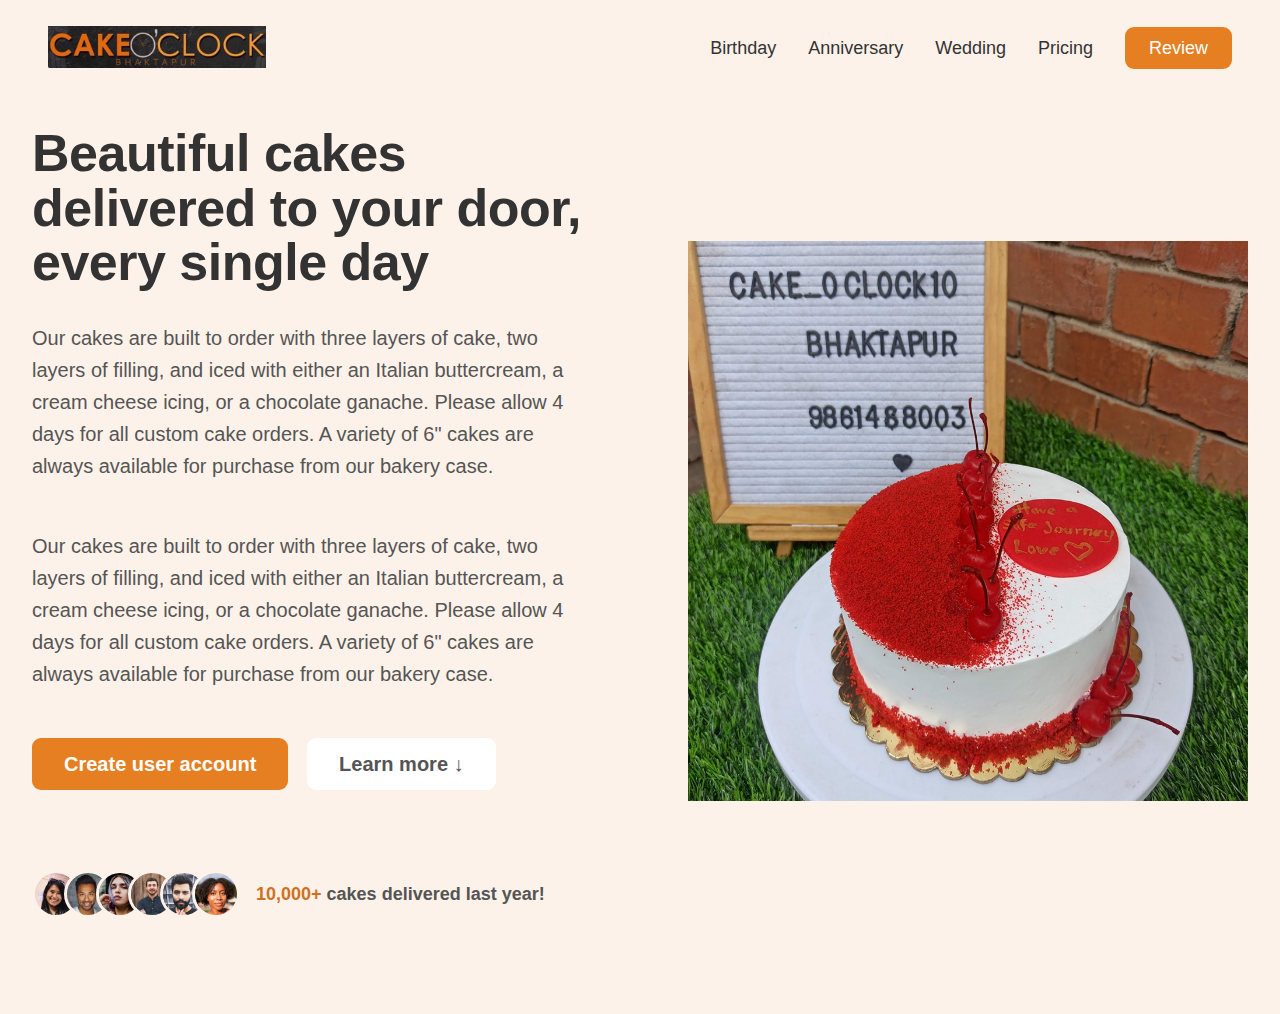
==== index.html @ 91276b51 "SBA 307 and 308 Html css and javaScript project initial." ====
<!DOCTYPE html>
<html lang="en">
<head>
    <meta charset="UTF-8" />
    <meta http-equiv="X-UA-Compatible" content="IE=edge" />
    <meta name="viewport" content="width=device-width, initial-scale=1.0" />
    <title>Cake o' clock</title>
    <link rel="stylesheet" href="/static/general.css">
    <link rel="stylesheet" href="/static/style.css">
    <style>
        .heading-primary {
            font-size: 5.2rem;
            line-height: 1.05;
            margin-bottom: 3.2rem;
        }
    </style>
</head>
<body>
<header class="header">
    <a href="#">
        <img class="logo" alt="Cake o' Clock logo" src="images/cakeoclock-logo.jpg"/>
    </a>
    <nav class="main-nav">
        <ul id="main-nav-list">
            <li><a class="main-nav-link" href="templates/birthday.html">Birthday</a></li>
            <li><a class="main-nav-link" href="templates/anniversary.html">Anniversary</a></li>
            <li><a class="main-nav-link" href="templates/wedding.html">Wedding</a></li>
            <li><a class="main-nav-link" href="templates/pricing.html">Pricing</a></li>
            <li><a class="main-nav-link nav-cta" href="templates/review.html">Review</a></li>
        </ul>
    </nav>
</header>
<section class="section-cake">
    <div class="cake">
        <div class="cake-text-box">
            <h1 class="heading-primary">
                Beautiful cakes delivered to your door, every single day
            </h1>
            <p class="cake-description">
                Our cakes are built to order with three layers of cake, two layers of filling, and iced with either an Italian buttercream, a cream cheese icing, or a chocolate ganache.
                Please allow 4 days for all custom cake orders.
                A variety of 6" cakes are always available for purchase from our bakery case.
            </p>
            <p class="cake-description">
                Our cakes are built to order with three layers of cake, two layers of filling, and iced with either an Italian buttercream, a cream cheese icing, or a chocolate ganache.
                Please allow 4 days for all custom cake orders.
                A variety of 6" cakes are always available for purchase from our bakery case.
            </p>
            <a href="#" class="btn btn--full margin-right-sm"
            >Create user account</a
            >
            <a href="#" class="btn btn--outline">Learn more &darr;</a>
            <div class="delivered-cakes">
                <div class="delivered-imgs">
                    <img src="images/customers/customer-1.jpg" alt="Customer photo" />
                    <img src="images/customers/customer-2.jpg" alt="Customer photo" />
                    <img src="images/customers/customer-3.jpg" alt="Customer photo" />
                    <img src="images/customers/customer-4.jpg" alt="Customer photo" />
                    <img src="images/customers/customer-5.jpg" alt="Customer photo" />
                    <img src="images/customers/customer-6.jpg" alt="Customer photo" />
                </div>
                <p class="delivered-text">
                    <span>10,000+</span> cakes delivered last year!
                </p>
            </div>
        </div>
        <div class="cake-img-box">
            <img
                    src="images/cake.jpg"
                    class="cake-img"
                    alt="Birthday Cake, Anniversary Cake, and Graduation Cake"
            />
        </div>
    </div>
</section>


</body>
</html>
---- static/general.css ----
* {
  padding: 0;
  margin: 0;
  box-sizing: border-box;
}

html {
  /* font-size: 10px; */
  /* 10px / 16px = 0.625 = 62.5% */
  /* Percentage of user's browser font-size setting */
  font-size: 62.5%;
}

body {
  font-family: "Rubik", sans-serif;
  line-height: 1;
  font-weight: 400;
  color: #555;
}

/**************************/
/* GENRAL REUSABLE COMPONENTS */
/**************************/

.container {
  /* 1140px */
  max-width: 120rem;
  padding: 0 3.2rem;
  margin: 0 auto;
}

.grid {
  display: grid;
  column-gap: 6.4rem;
  row-gap: 9.6rem;

  /* margin-bottom: 9.6rem; */
}

/* .grid:last-child {
  margin-bottom: 0;
} */

.grid:not(:last-child) {
  margin-bottom: 9.6rem;
}

.grid--2-cols {
  grid-template-columns: repeat(2, 1fr);
}

.grid--3-cols {
  grid-template-columns: repeat(3, 1fr);
}

.grid--4-cols {
  grid-template-columns: repeat(4, 1fr);
}

.grid--5-cols {
  grid-template-columns: repeat(5, 1fr);
}

.grid--center-v {
  align-items: center;
}

.heading-primary,
.heading-secondary,
.heading-tertiary {
  font-weight: 700;
  color: #333;
  /* color: #45260a; */
  /* color: #343a40; */
  letter-spacing: -0.5px;
}

.heading-primary {
  font-size: 5.2rem;
  line-height: 1.05;
  margin-bottom: 3.2rem;
}

.heading-secondary {
  font-size: 4.4rem;
  line-height: 1.2;
  margin-bottom: 4rem;
}

.heading-tertiary {
  font-size: 3rem;
  line-height: 1.2;
  margin-bottom: 3.2rem;
}

.subheading {
  display: block;
  font-size: 1.6rem;
  font-weight: 500;
  color: #cf711f;
  text-transform: uppercase;
  margin-bottom: 1.6rem;
  letter-spacing: 0.75px;
}

.btn,
.btn:link,
.btn:visited {
  display: inline-block;

  text-decoration: none;
  font-size: 2rem;
  font-weight: 600;
  padding: 1.6rem 3.2rem;
  border-radius: 9px;

  /* Only necessary for .btn */
  border: none;
  cursor: pointer;
  font-family: inherit;

  /* Put transition on original "state" */
  /* transition: background-color 0.3s; */
  transition: all 0.3s;
}

.btn--full:link,
.btn--full:visited {
  background-color: #e67e22;
  color: #fff;
}

.btn--full:hover,
.btn--full:active {
  background-color: #cf711f;
}

.btn--outline:link,
.btn--outline:visited {
  background-color: #fff;
  color: #555;
}

.btn--outline:hover,
.btn--outline:active {
  background-color: #fdf2e9;

  /* border: 3px solid #fff; */

  /* Trick to add border inside */
  box-shadow: inset 0 0 0 3px #fff;
}

.btn--form {
  background-color: #45260a;
  color: #fdf2e9;
  align-self: end;
  padding: 1.2rem;
}

.btn--form:hover {
  background-color: #fff;
  color: #555;
}

.link:link,
.link:visited {
  display: inline-block;
  color: #e67e22;
  text-decoration: none;
  border-bottom: 1px solid currentColor;
  padding-bottom: 2px;
  transition: all 0.3s;
}

.link:hover,
.link:active {
  color: #cf711f;
  border-bottom: 1px solid transparent;
}

.list {
  list-style: none;
  display: flex;
  flex-direction: column;
  gap: 1.6rem;
}

.list-item {
  font-size: 1.8rem;
  display: flex;
  align-items: center;
  gap: 1.6rem;
}

.list-icon {
  width: 3rem;
  height: 3rem;
  color: #e67e22;
}

*:focus {
  outline: none;
  /* outline: 4px dotted #e67e22; */
  /* outline-offset: 8px; */
  box-shadow: 0 0 0 0.8rem rgba(230, 125, 34, 0.5);
}

/* HELPER/SETTINGS CLASSES */
.margin-right-sm {
  margin-right: 1.6rem !important;
}

.margin-bottom-md {
  margin-bottom: 4.8rem !important;
}

.center-text {
  text-align: center;
}

strong {
  font-weight: 500;
}
---- static/style.css ----
/**************************/
/* HEADER */
/**************************/

.header {
    display: flex;
    justify-content: space-between;
    align-items: center;
    background-color: #fdf2e9;

    height: 9.6rem;
    padding: 0 4.8rem;
}

.logo {
    height: 4.2rem;
}

/**************************/
/* NAVIGATION */
/**************************/

#main-nav-list {
    list-style: none;
    display: flex;
    align-items: center;
    gap: 3.2rem;
}

.main-nav-link:link,
.main-nav-link:visited {
    display: inline-block;
    text-decoration: none;
    color: #333;
    font-weight: 500;
    font-size: 1.8rem;
    transition: all 0.3s;
}

.main-nav-link:hover,
.main-nav-link:active {
    color: #cf711f;
}

.main-nav-link.nav-cta:link,
.main-nav-link.nav-cta:visited {
    padding: 1.2rem 2.4rem;
    border-radius: 9px;
    color: #fff;
    background-color: #e67e22;
}

.main-nav-link.nav-cta:hover,
.main-nav-link.nav-cta:active {
    background-color: #cf711f;
}

/**************************/
/* CAKE SECTION */
/**************************/

.section-cake {
    background-color: #fdf2e9;
    padding: 3rem 0 9.6rem 0;
}

.cake {
    max-width: 130rem;
    margin: 0 auto;
    padding: 0 3.2rem;
    display: grid;
    grid-template-columns: 1fr 1fr;
    gap: 9.6rem;
    align-items: center;
}

.cake-description {
    font-size: 2rem;
    line-height: 1.6;
    margin-bottom: 4.8rem;
}

.cake-img {
    width: 100%;
}

.delivered-cakes {
    display: flex;
    align-items: center;
    gap: 1.6rem;
    margin-top: 8rem;
}

.delivered-imgs {
    display: flex;
}

.delivered-imgs img {
    height: 4.8rem;
    width: 4.8rem;
    border-radius: 50%;
    margin-right: -1.6rem;
    border: 3px solid #fdf2e9;
}

.delivered-imgs img:last-child {
    margin: 0;
}

.delivered-text {
    font-size: 1.8rem;
    font-weight: 600;
}

.delivered-text span {
    color: #cf711f;
    font-weight: 700;
}
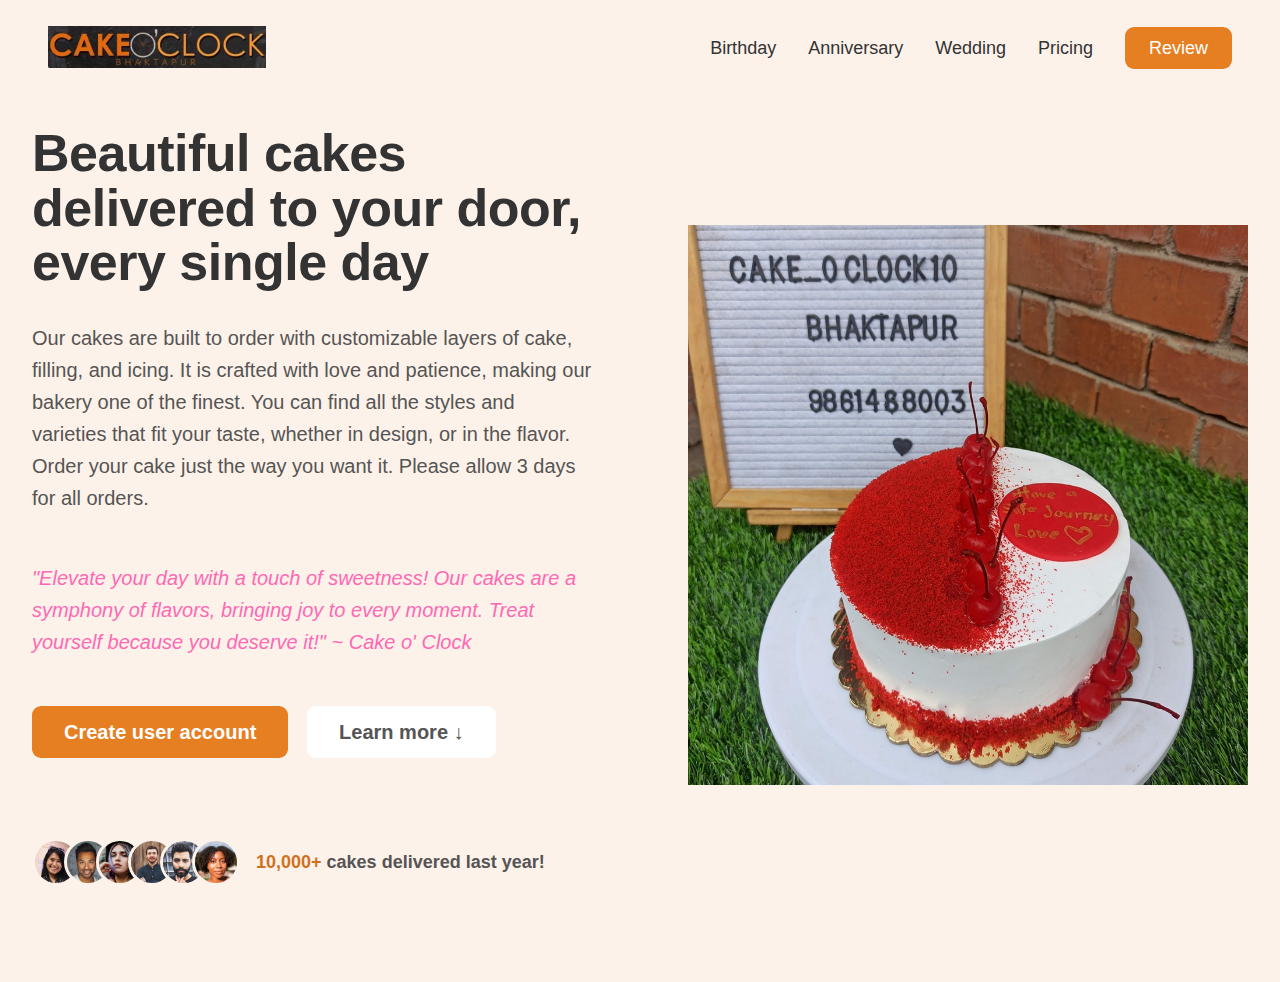
==== commit 021431fe: "readme update" ====
--- a/index.html
+++ b/index.html
@@ -5,8 +5,8 @@
     <meta http-equiv="X-UA-Compatible" content="IE=edge" />
     <meta name="viewport" content="width=device-width, initial-scale=1.0" />
     <title>Cake o' clock</title>
-    <link rel="stylesheet" href="/static/general.css">
-    <link rel="stylesheet" href="/static/style.css">
+    <link rel="stylesheet" href="./static/general.css">
+    <link rel="stylesheet" href="./static/style.css">
     <style>
         .heading-primary {
             font-size: 5.2rem;
@@ -37,14 +37,14 @@
                 Beautiful cakes delivered to your door, every single day
             </h1>
             <p class="cake-description">
-                Our cakes are built to order with three layers of cake, two layers of filling, and iced with either an Italian buttercream, a cream cheese icing, or a chocolate ganache.
-                Please allow 4 days for all custom cake orders.
-                A variety of 6" cakes are always available for purchase from our bakery case.
+                Our cakes are built to order with customizable layers of cake, filling, and icing.
+                It is crafted with love and patience, making our bakery one of the finest.
+                You can find all the styles and varieties that fit your taste, whether in design, or in the flavor.
+                Order your cake just the way you want it.
+                Please allow 3 days for all orders.
             </p>
-            <p class="cake-description">
-                Our cakes are built to order with three layers of cake, two layers of filling, and iced with either an Italian buttercream, a cream cheese icing, or a chocolate ganache.
-                Please allow 4 days for all custom cake orders.
-                A variety of 6" cakes are always available for purchase from our bakery case.
+            <p class="cake-description" style="color: hotpink; font-style: italic">
+                "Elevate your day with a touch of sweetness! Our cakes are a symphony of flavors, bringing joy to every moment. Treat yourself because you deserve it!" ~ Cake o' Clock
             </p>
             <a href="#" class="btn btn--full margin-right-sm"
             >Create user account</a
